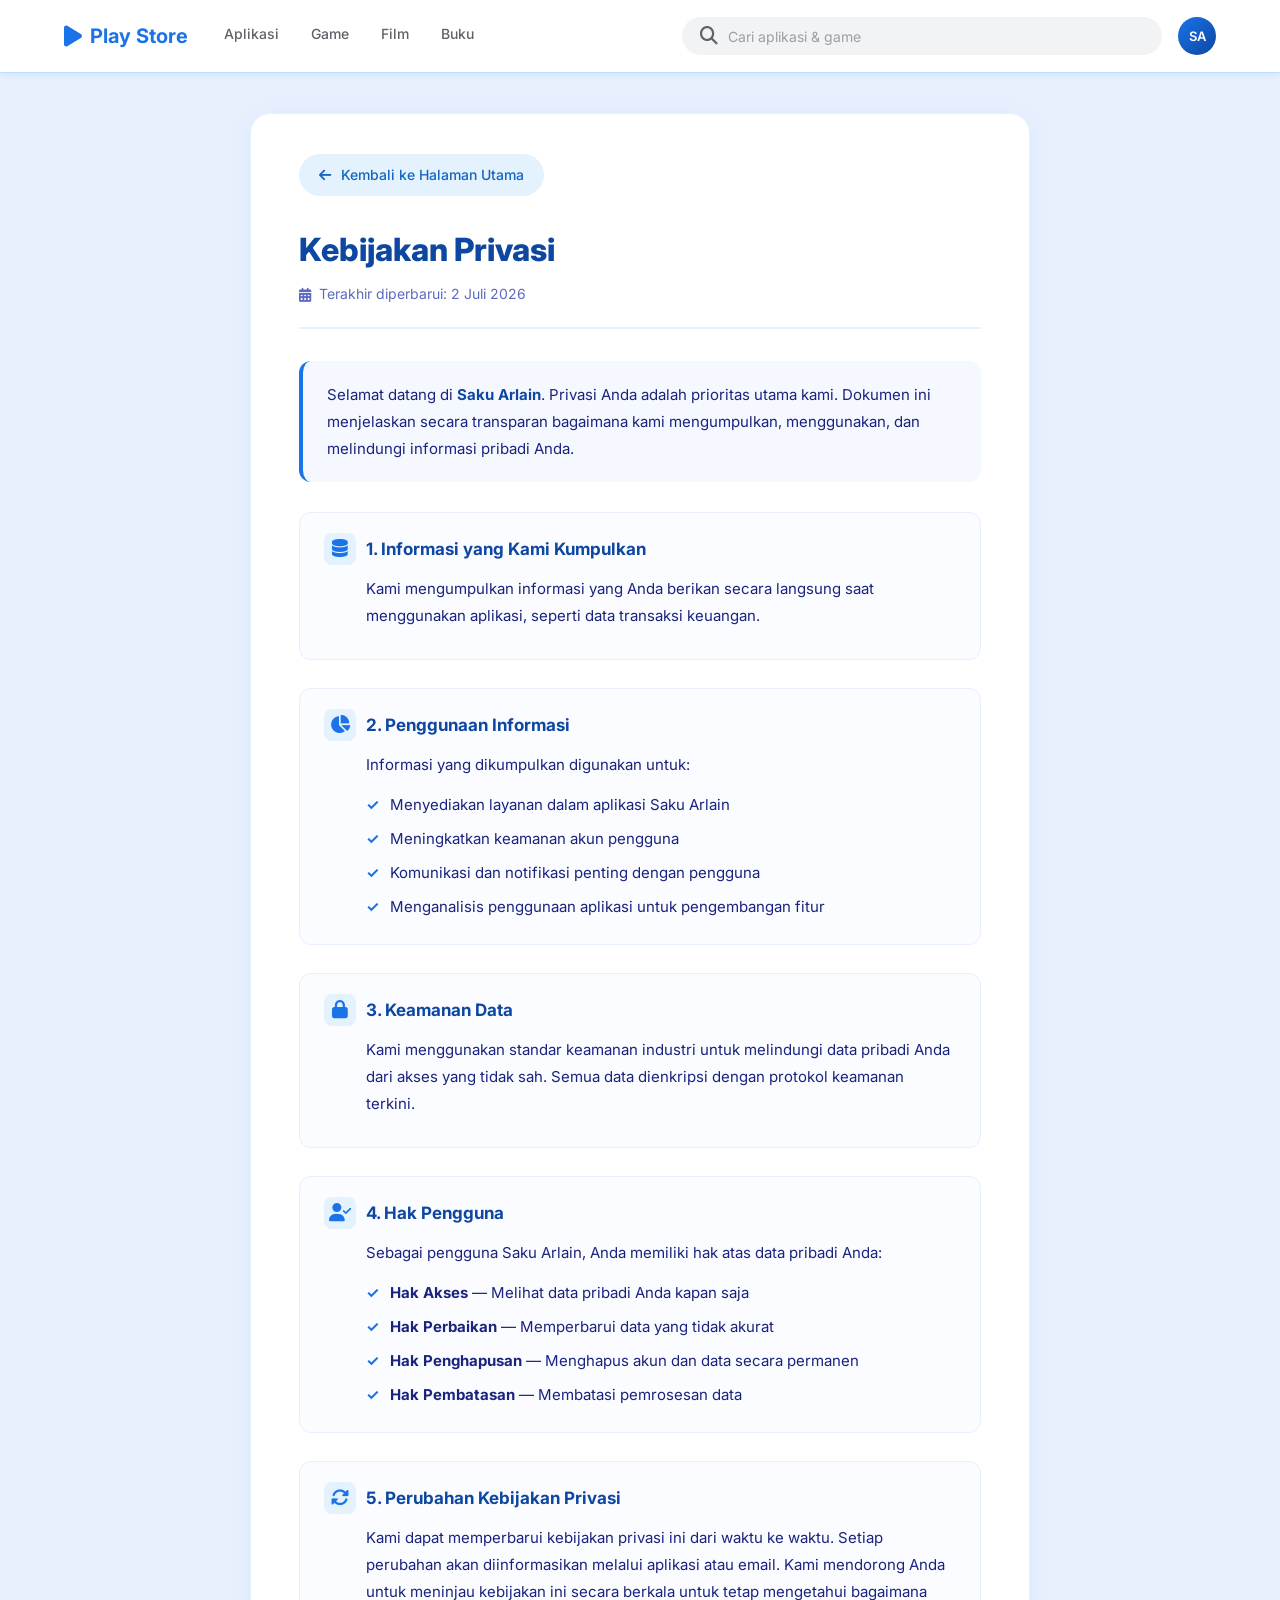
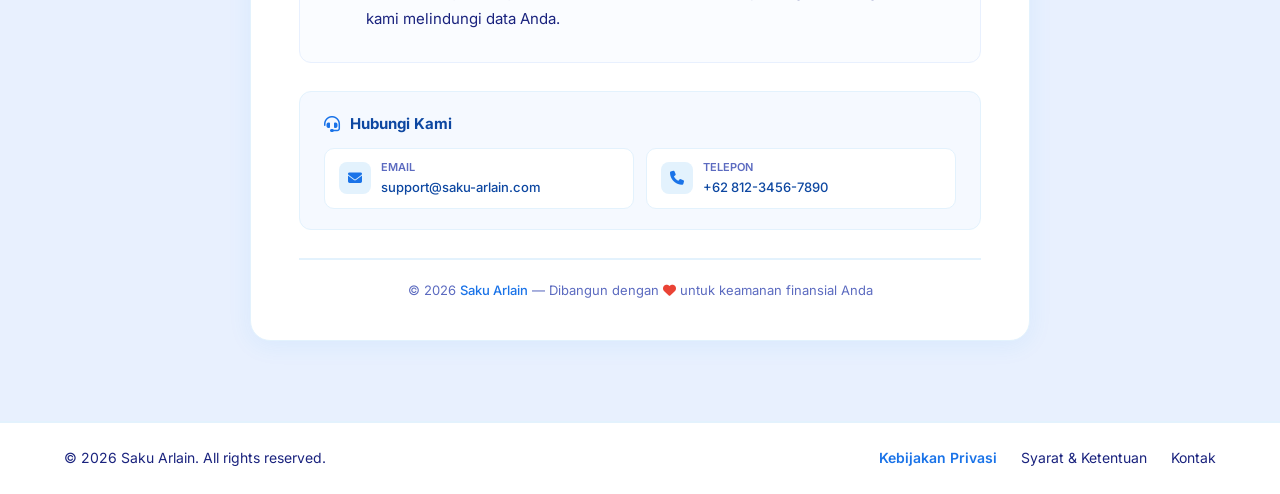
==== privacy.html @ 7664a370 "Add Saku Arlain website files Website untuk aplikasi keuangan digital Saku Arlain" ====
<!DOCTYPE html>
<html lang="id">
<head>
    <meta charset="UTF-8">
    <meta name="viewport" content="width=device-width, initial-scale=1.0">
    <title>Kebijakan Privasi - Saku Arlain</title>
    <meta name="description" content="Kebijakan Privasi Saku Arlain - Aplikasi Keuangan Digital Terpercaya">
    <link href="https://fonts.googleapis.com/css2?family=Inter:wght@400;500;600;700;800&display=swap" rel="stylesheet">
    <link rel="stylesheet" href="https://cdnjs.cloudflare.com/ajax/libs/font-awesome/6.4.0/css/all.min.css">
    <link rel="stylesheet" href="style.css">
    <style>
        /* ===== PRIVACY PAGE STYLES ===== */
        .privacy-wrapper {
            max-width: 820px;
            margin: 0 auto;
            padding: 40px 20px;
        }

        .privacy-card {
            background: #ffffff;
            border-radius: 20px;
            padding: 40px 48px;
            box-shadow: 0 4px 24px rgba(33, 150, 243, 0.08);
            border: 1px solid #e3f2fd;
        }

        /* Back Button */
        .back-button {
            display: inline-flex;
            align-items: center;
            gap: 10px;
            color: #1565C0;
            font-weight: 500;
            font-size: 14px;
            padding: 10px 20px;
            background: #e3f2fd;
            border-radius: 50px;
            transition: all 0.3s ease;
            margin-bottom: 28px;
            text-decoration: none;
        }

        .back-button:hover {
            background: #bbdefb;
            transform: translateX(-4px);
        }

        .back-button i {
            font-size: 14px;
            transition: transform 0.3s;
        }

        .back-button:hover i {
            transform: translateX(-4px);
        }

        /* Header */
        .privacy-header {
            margin-bottom: 32px;
            padding-bottom: 20px;
            border-bottom: 2px solid #e3f2fd;
        }

        .privacy-header h1 {
            font-size: 32px;
            font-weight: 800;
            color: #0d47a1;
            margin-bottom: 6px;
        }

        .privacy-header .last-updated {
            display: inline-flex;
            align-items: center;
            gap: 8px;
            color: #5c6bc0;
            font-size: 14px;
        }

        .privacy-header .last-updated i {
            font-size: 14px;
        }

        /* Intro */
        .privacy-intro {
            background: #f5f9ff;
            padding: 20px 24px;
            border-radius: 12px;
            border-left: 4px solid #1a73e8;
            margin-bottom: 30px;
        }

        .privacy-intro p {
            color: #1a237e;
            font-size: 15px;
            line-height: 1.8;
            margin: 0;
        }

        .privacy-intro strong {
            color: #0d47a1;
        }

        /* Sections */
        .privacy-section {
            margin-bottom: 28px;
            padding: 20px 24px;
            background: #fafcff;
            border-radius: 12px;
            border: 1px solid #e8f0fe;
        }

        .privacy-section h2 {
            font-size: 17px;
            font-weight: 700;
            color: #0d47a1;
            margin: 0 0 10px 0;
            display: flex;
            align-items: center;
            gap: 10px;
        }

        .privacy-section h2 i {
            font-size: 18px;
            color: #1a73e8;
            width: 32px;
            height: 32px;
            display: flex;
            align-items: center;
            justify-content: center;
            background: #e3f2fd;
            border-radius: 8px;
        }

        .privacy-section p {
            color: #1a237e;
            font-size: 15px;
            line-height: 1.8;
            margin: 0 0 10px 0;
            padding-left: 42px;
        }

        .privacy-section ul {
            margin: 8px 0 0 42px;
            color: #1a237e;
            font-size: 15px;
            line-height: 2;
            list-style: none;
            padding: 0;
        }

        .privacy-section ul li {
            padding: 2px 0 2px 24px;
            position: relative;
        }

        .privacy-section ul li::before {
            content: '✓';
            position: absolute;
            left: 0;
            top: 2px;
            color: #1a73e8;
            font-weight: 700;
        }

        .privacy-section .note {
            padding-left: 42px;
            margin-top: 8px;
            color: #5c6bc0;
            font-style: italic;
            font-size: 14px;
        }

        /* Contact */
        .contact-section {
            background: #f5f9ff;
            border-radius: 12px;
            padding: 20px 24px;
            margin-top: 8px;
            border: 1px solid #e3f2fd;
        }

        .contact-section h3 {
            font-size: 15px;
            font-weight: 700;
            color: #0d47a1;
            margin: 0 0 12px 0;
            display: flex;
            align-items: center;
            gap: 10px;
        }

        .contact-section h3 i {
            font-size: 16px;
            color: #1a73e8;
        }

        .contact-grid {
            display: grid;
            grid-template-columns: 1fr 1fr;
            gap: 12px;
        }

        .contact-item {
            display: flex;
            align-items: center;
            gap: 10px;
            padding: 10px 14px;
            background: white;
            border-radius: 10px;
            border: 1px solid #e3f2fd;
        }

        .contact-item i {
            width: 32px;
            height: 32px;
            display: flex;
            align-items: center;
            justify-content: center;
            background: #e3f2fd;
            border-radius: 8px;
            color: #1a73e8;
            font-size: 14px;
            flex-shrink: 0;
        }

        .contact-item .contact-label {
            font-size: 11px;
            font-weight: 600;
            color: #5c6bc0;
            text-transform: uppercase;
        }

        .contact-item .contact-value {
            font-size: 13px;
            font-weight: 500;
            color: #0d47a1;
        }

        /* Footer */
        .privacy-footer {
            margin-top: 28px;
            padding-top: 20px;
            border-top: 2px solid #e3f2fd;
            text-align: center;
        }

        .privacy-footer p {
            color: #5c6bc0;
            font-size: 13px;
            margin: 0;
        }

        .privacy-footer a {
            color: #1a73e8;
            text-decoration: none;
            font-weight: 500;
        }

        .privacy-footer a:hover {
            text-decoration: underline;
        }

        /* ===== RESPONSIVE ===== */
        @media (max-width: 768px) {
            .privacy-card {
                padding: 24px 20px;
            }

            .privacy-header h1 {
                font-size: 24px;
            }

            .privacy-section {
                padding: 16px 18px;
            }

            .privacy-section p,
            .privacy-section ul,
            .privacy-section .note {
                padding-left: 0;
            }

            .privacy-section h2 {
                font-size: 15px;
            }

            .contact-grid {
                grid-template-columns: 1fr;
            }
        }

        @media (max-width: 480px) {
            .privacy-wrapper {
                padding: 16px 12px;
            }

            .privacy-card {
                padding: 16px 14px;
                border-radius: 16px;
            }

            .privacy-header h1 {
                font-size: 20px;
            }

            .privacy-intro {
                padding: 14px 16px;
            }

            .back-button {
                padding: 8px 14px;
                font-size: 13px;
            }
        }
    </style>
</head>
<body>

    <!-- NAVBAR -->
    <nav class="navbar">
        <div class="nav-container">
            <div class="nav-left">
                <div class="logo">
                    <i class="fas fa-play"></i>
                    <span>Play Store</span>
                </div>
                <div class="nav-links">
                    <a href="index.html">Aplikasi</a>
                    <a href="#">Game</a>
                    <a href="#">Film</a>
                    <a href="#">Buku</a>
                </div>
            </div>
            <div class="nav-right">
                <div class="search-box">
                    <i class="fas fa-search"></i>
                    <input type="text" placeholder="Cari aplikasi & game" aria-label="Cari aplikasi">
                </div>
                <div class="profile-icon">
                    <span>SA</span>
                </div>
            </div>
        </div>
    </nav>

    <!-- PRIVACY CONTENT -->
    <div class="privacy-wrapper">
        <div class="privacy-card">

            <!-- Back Button -->
            <a href="index.html" class="back-button">
                <i class="fas fa-arrow-left"></i>
                Kembali ke Halaman Utama
            </a>

            <!-- Header -->
            <div class="privacy-header">
                <h1>Kebijakan Privasi</h1>
                <div class="last-updated">
                    <i class="fas fa-calendar-alt"></i>
                    Terakhir diperbarui: 2 Juli 2026
                </div>
            </div>

            <!-- Intro -->
            <div class="privacy-intro">
                <p>
                    Selamat datang di <strong>Saku Arlain</strong>. Privasi Anda adalah prioritas utama kami. 
                    Dokumen ini menjelaskan secara transparan bagaimana kami mengumpulkan, menggunakan, 
                    dan melindungi informasi pribadi Anda.
                </p>
            </div>

            <!-- Section 1: Informasi yang Dikumpulkan -->
            <div class="privacy-section">
                <h2>
                    <i class="fas fa-database"></i>
                    1. Informasi yang Kami Kumpulkan
                </h2>
                <p>
                    Kami mengumpulkan informasi yang Anda berikan secara langsung saat menggunakan aplikasi, 
                    seperti data transaksi keuangan.
                </p>
            </div>

            <!-- Section 2: Penggunaan Informasi -->
            <div class="privacy-section">
                <h2>
                    <i class="fas fa-chart-pie"></i>
                    2. Penggunaan Informasi
                </h2>
                <p>
                    Informasi yang dikumpulkan digunakan untuk:
                </p>
                <ul>
                    <li>Menyediakan layanan dalam aplikasi Saku Arlain</li>
                    <li>Meningkatkan keamanan akun pengguna</li>
                    <li>Komunikasi dan notifikasi penting dengan pengguna</li>
                    <li>Menganalisis penggunaan aplikasi untuk pengembangan fitur</li>
                </ul>
            </div>

            <!-- Section 3: Keamanan Data -->
            <div class="privacy-section">
                <h2>
                    <i class="fas fa-lock"></i>
                    3. Keamanan Data
                </h2>
                <p>
                    Kami menggunakan standar keamanan industri untuk melindungi data pribadi Anda 
                    dari akses yang tidak sah. Semua data dienkripsi dengan protokol keamanan terkini.
                </p>
            </div>

            <!-- Section 4: Hak Pengguna -->
            <div class="privacy-section">
                <h2>
                    <i class="fas fa-user-check"></i>
                    4. Hak Pengguna
                </h2>
                <p>
                    Sebagai pengguna Saku Arlain, Anda memiliki hak atas data pribadi Anda:
                </p>
                <ul>
                    <li><strong>Hak Akses</strong> — Melihat data pribadi Anda kapan saja</li>
                    <li><strong>Hak Perbaikan</strong> — Memperbarui data yang tidak akurat</li>
                    <li><strong>Hak Penghapusan</strong> — Menghapus akun dan data secara permanen</li>
                    <li><strong>Hak Pembatasan</strong> — Membatasi pemrosesan data</li>
                </ul>
            </div>

            <!-- Section 5: Perubahan Kebijakan Privasi -->
            <div class="privacy-section">
                <h2>
                    <i class="fas fa-sync-alt"></i>
                    5. Perubahan Kebijakan Privasi
                </h2>
                <p>
                    Kami dapat memperbarui kebijakan privasi ini dari waktu ke waktu. Setiap perubahan 
                    akan diinformasikan melalui aplikasi atau email. Kami mendorong Anda untuk meninjau 
                    kebijakan ini secara berkala untuk tetap mengetahui bagaimana kami melindungi data Anda.
                </p>
            </div>

            <!-- Contact Section -->
            <div class="contact-section">
                <h3>
                    <i class="fas fa-headset"></i>
                    Hubungi Kami
                </h3>
                <div class="contact-grid">
                    <div class="contact-item">
                        <i class="fas fa-envelope"></i>
                        <div>
                            <div class="contact-label">Email</div>
                            <div class="contact-value">support@saku-arlain.com</div>
                        </div>
                    </div>
                    <div class="contact-item">
                        <i class="fas fa-phone"></i>
                        <div>
                            <div class="contact-label">Telepon</div>
                            <div class="contact-value">+62 812-3456-7890</div>
                        </div>
                    </div>
                </div>
            </div>

            <!-- Footer -->
            <div class="privacy-footer">
                <p>
                    © 2026 <a href="index.html">Saku Arlain</a> — 
                    Dibangun dengan <i class="fas fa-heart" style="color: #ea4335;"></i> untuk keamanan finansial Anda
                </p>
            </div>

        </div>
    </div>

    <!-- FOOTER -->
    <footer class="footer">
        <div class="footer-container">
            <p>&copy; 2026 Saku Arlain. All rights reserved.</p>
            <div class="footer-links">
                <a href="privacy.html" style="color: #1a73e8; font-weight: 600;">Kebijakan Privasi</a>
                <a href="#">Syarat & Ketentuan</a>
                <a href="#">Kontak</a>
            </div>
        </div>
    </footer>

</body>
</html>
---- style.css ----
/* ===== RESET & BASE ===== */
* {
    margin: 0;
    padding: 0;
    box-sizing: border-box;
}

body {
    font-family: 'Inter', -apple-system, BlinkMacSystemFont, sans-serif;
    color: #202124;
    background-color: #e8f0fe;
    line-height: 1.6;
}

a {
    text-decoration: none;
    color: inherit;
}

img {
    max-width: 100%;
    height: auto;
    display: block;
}

/* ===== NAVBAR ===== */
.navbar {
    background: #ffffff;
    border-bottom: 1px solid #bbdefb;
    padding: 8px 0;
    position: sticky;
    top: 0;
    z-index: 1000;
    box-shadow: 0 2px 8px rgba(33, 150, 243, 0.1);
}

.nav-container {
    max-width: 1200px;
    margin: 0 auto;
    padding: 0 24px;
    display: flex;
    justify-content: space-between;
    align-items: center;
    height: 56px;
}

.nav-left {
    display: flex;
    align-items: center;
    gap: 32px;
}

.logo {
    display: flex;
    align-items: center;
    gap: 8px;
    color: #1a73e8;
    font-weight: 700;
    font-size: 20px;
}

.logo i {
    font-size: 24px;
    color: #1a73e8;
}

.nav-links {
    display: flex;
    gap: 24px;
}

.nav-links a {
    color: #5f6368;
    font-size: 14px;
    font-weight: 500;
    padding: 8px 4px;
    border-bottom: 3px solid transparent;
    transition: all 0.2s;
}

.nav-links a:hover {
    color: #1a73e8;
}

.nav-links a.active {
    color: #1a73e8;
    border-bottom-color: #1a73e8;
}

.nav-right {
    display: flex;
    align-items: center;
    gap: 16px;
    flex: 1;
    justify-content: flex-end;
}

.search-box {
    background: #f1f3f4;
    border-radius: 24px;
    padding: 8px 16px;
    display: flex;
    align-items: center;
    gap: 10px;
    width: 100%;
    max-width: 480px;
    transition: all 0.3s;
    border: 2px solid transparent;
}

.search-box:focus-within {
    background: #ffffff;
    border-color: #1a73e8;
    box-shadow: 0 1px 6px rgba(26, 115, 232, 0.2);
}

.search-box i {
    color: #5f6368;
    font-size: 18px;
}

.search-box input {
    background: transparent;
    border: none;
    outline: none;
    font-size: 14px;
    width: 100%;
    font-family: 'Inter', sans-serif;
}

.search-box input::placeholder {
    color: #9aa0a6;
}

.profile-icon {
    width: 38px;
    height: 38px;
    background: linear-gradient(135deg, #1a73e8, #0d47a1);
    color: white;
    border-radius: 50%;
    display: flex;
    align-items: center;
    justify-content: center;
    font-weight: 600;
    font-size: 13px;
    flex-shrink: 0;
    cursor: pointer;
    transition: transform 0.2s;
}

.profile-icon:hover {
    transform: scale(1.05);
}

/* ===== MAIN CONTAINER ===== */
.main-container {
    max-width: 1200px;
    margin: 0 auto;
    padding: 0 24px;
}

/* ===== APP HERO ===== */
.app-hero {
    background: linear-gradient(135deg, #e3f2fd 0%, #bbdefb 50%, #90caf9 100%);
    border-radius: 16px;
    margin: 24px 0;
    padding: 32px 40px;
    box-shadow: 0 4px 20px rgba(33, 150, 243, 0.15);
    position: relative;
    overflow: hidden;
}

/* Pattern Background */
.app-hero::before {
    content: '';
    position: absolute;
    top: -50%;
    right: -20%;
    width: 400px;
    height: 400px;
    border-radius: 50%;
    background: rgba(255, 255, 255, 0.15);
    pointer-events: none;
}

.app-hero::after {
    content: '';
    position: absolute;
    bottom: -30%;
    left: -10%;
    width: 300px;
    height: 300px;
    border-radius: 50%;
    background: rgba(255, 255, 255, 0.1);
    pointer-events: none;
}

.app-hero-wrapper {
    max-width: 100%;
    position: relative;
    z-index: 1;
}

.app-header {
    display: flex;
    gap: 32px;
    align-items: flex-start;
}

.app-icon-wrapper {
    flex-shrink: 0;
}

.app-icon {
    width: 128px;
    height: 128px;
    border-radius: 24px;
    box-shadow: 0 8px 24px rgba(33, 150, 243, 0.35);
    background: linear-gradient(135deg, #2196F3, #0d47a1);
    object-fit: cover;
    border: 3px solid rgba(255, 255, 255, 0.4);
    transition: transform 0.3s ease;
}

.app-icon:hover {
    transform: scale(1.05);
}

/* Fallback untuk gambar yang gagal dimuat */
.app-icon[src*="via.placeholder.com"] {
    object-fit: contain;
    padding: 20px;
    background: linear-gradient(135deg, #2196F3, #0d47a1);
}

.app-info {
    flex: 1;
    padding-top: 4px;
}

.app-title {
    font-size: 32px;
    font-weight: 800;
    color: #0d47a1;
    margin-bottom: 4px;
}

.app-developer {
    color: #1565C0;
    font-size: 15px;
    font-weight: 500;
    margin-bottom: 12px;
}

.app-meta {
    display: flex;
    align-items: center;
    flex-wrap: wrap;
    gap: 8px;
    color: #1a237e;
    font-size: 14px;
    margin-bottom: 20px;
}

.app-meta .rating {
    display: flex;
    align-items: center;
    gap: 4px;
}

.app-meta .rating i {
    color: #fbbc04;
    font-size: 16px;
}

.app-meta .rating strong {
    color: #0d47a1;
    font-weight: 700;
    margin-left: 2px;
}

.app-meta .dot {
    color: #5c6bc0;
    font-weight: 300;
}

.app-meta .category {
    background: rgba(255, 255, 255, 0.7);
    color: #0d47a1;
    padding: 2px 12px;
    border-radius: 12px;
    font-size: 12px;
    font-weight: 600;
    backdrop-filter: blur(5px);
}

.action-buttons {
    display: flex;
    align-items: center;
    gap: 12px;
    flex-wrap: wrap;
}

.btn-install {
    background: linear-gradient(135deg, #1a73e8, #0d47a1);
    color: white;
    border: none;
    padding: 10px 32px;
    border-radius: 24px;
    font-size: 15px;
    font-weight: 600;
    font-family: 'Inter', sans-serif;
    cursor: pointer;
    display: flex;
    align-items: center;
    gap: 8px;
    transition: all 0.3s;
    box-shadow: 0 4px 12px rgba(26, 115, 232, 0.35);
}

.btn-install:hover {
    transform: translateY(-2px);
    box-shadow: 0 6px 24px rgba(26, 115, 232, 0.5);
    background: linear-gradient(135deg, #1565C0, #0d47a1);
}

.btn-install:active {
    transform: translateY(0);
}

.btn-share,
.btn-wishlist {
    width: 44px;
    height: 44px;
    border-radius: 50%;
    border: 2px solid rgba(255, 255, 255, 0.5);
    background: rgba(255, 255, 255, 0.7);
    color: #0d47a1;
    font-size: 16px;
    cursor: pointer;
    transition: all 0.3s;
    display: flex;
    align-items: center;
    justify-content: center;
    backdrop-filter: blur(5px);
}

.btn-share:hover,
.btn-wishlist:hover {
    background: #ffffff;
    border-color: #1a73e8;
    color: #1a73e8;
    box-shadow: 0 2px 12px rgba(26, 115, 232, 0.2);
}

.btn-wishlist:hover {
    color: #ea4335;
}

/* ===== SCREENSHOTS ===== */
.screenshots-section {
    margin: 24px 0;
}

.section-container {
    background: #ffffff;
    border-radius: 16px;
    padding: 32px 40px;
    box-shadow: 0 2px 12px rgba(33, 150, 243, 0.08);
    border: 1px solid #e3f2fd;
}

.section-title {
    font-size: 20px;
    font-weight: 700;
    color: #0d47a1;
    margin-bottom: 20px;
    display: flex;
    align-items: center;
    gap: 8px;
}

.section-title::after {
    content: '';
    flex: 1;
    height: 2px;
    background: linear-gradient(90deg, #bbdefb, transparent);
}

.screenshots-wrapper {
    display: flex;
    gap: 16px;
    overflow-x: auto;
    padding: 8px 4px 16px;
    scroll-behavior: smooth;
}

.screenshots-wrapper::-webkit-scrollbar {
    height: 8px;
}

.screenshots-wrapper::-webkit-scrollbar-track {
    background: #e3f2fd;
    border-radius: 10px;
}

.screenshots-wrapper::-webkit-scrollbar-thumb {
    background: #90caf9;
    border-radius: 10px;
}

.screenshots-wrapper::-webkit-scrollbar-thumb:hover {
    background: #64b5f6;
}

.screenshot-item {
    position: relative;
    flex-shrink: 0;
    border-radius: 12px;
    overflow: hidden;
    box-shadow: 0 2px 8px rgba(0, 0, 0, 0.08);
    transition: transform 0.3s, box-shadow 0.3s;
    border: 2px solid #e3f2fd;
    background: #f5f9ff;
}

.screenshot-item:hover {
    transform: scale(1.03);
    box-shadow: 0 4px 20px rgba(33, 150, 243, 0.2);
    border-color: #64b5f6;
}

.screenshot-item picture,
.screenshot-item img {
    display: block;
    width: auto;
    height: 360px;
    object-fit: cover;
}

/* Fallback untuk screenshot yang gagal dimuat */
.screenshot-item img[src*="via.placeholder.com"] {
    object-fit: contain;
    padding: 20px;
    background: #e3f2fd;
}

.screenshot-label {
    position: absolute;
    bottom: 0;
    left: 0;
    right: 0;
    padding: 8px 12px;
    background: linear-gradient(transparent, rgba(13, 71, 161, 0.8));
    color: white;
    font-size: 12px;
    font-weight: 500;
    text-align: center;
    opacity: 0;
    transition: opacity 0.3s;
}

.screenshot-item:hover .screenshot-label {
    opacity: 1;
}

/* ===== ABOUT SECTION ===== */
.about-section {
    margin: 24px 0;
}

.about-content .description {
    color: #1a237e;
    font-size: 15px;
    line-height: 1.8;
    margin-bottom: 24px;
}

.about-content .description strong {
    color: #0d47a1;
}

.features {
    display: flex;
    flex-direction: column;
    gap: 14px;
    margin-bottom: 32px;
}

.feature-item {
    display: flex;
    align-items: flex-start;
    gap: 16px;
    padding: 14px 18px;
    border-radius: 12px;
    background: #f5f9ff;
    transition: background 0.2s;
    border-left: 3px solid #1a73e8;
}

.feature-item:hover {
    background: #e3f2fd;
}

.feature-item i {
    font-size: 20px;
    color: #1a73e8;
    width: 38px;
    height: 38px;
    display: flex;
    align-items: center;
    justify-content: center;
    background: #e3f2fd;
    border-radius: 10px;
    flex-shrink: 0;
}

.feature-item h4 {
    font-size: 14px;
    font-weight: 600;
    color: #0d47a1;
    margin-bottom: 2px;
}

.feature-item p {
    font-size: 13px;
    color: #1a237e;
    margin: 0;
}

/* ===== PRIVACY BOX - DI BAWAH FITUR ===== */
.privacy-box {
    background: linear-gradient(135deg, #e3f2fd, #f5f9ff);
    border-radius: 16px;
    padding: 24px 28px;
    border-left: 4px solid #1a73e8;
    box-shadow: 0 2px 12px rgba(33, 150, 243, 0.08);
    margin-top: 8px;
    width: 100%;
}

.privacy-box-header {
    display: flex;
    align-items: center;
    gap: 12px;
    margin-bottom: 8px;
}

.privacy-box-header i {
    font-size: 24px;
    color: #0d47a1;
}

.privacy-box-header h3 {
    font-size: 17px;
    font-weight: 700;
    color: #0d47a1;
    margin: 0;
}

.privacy-box p {
    color: #1a237e;
    font-size: 14px;
    margin-bottom: 14px;
    line-height: 1.6;
    padding-left: 40px;
}

.privacy-link {
    display: inline-flex;
    align-items: center;
    gap: 8px;
    color: #0d47a1;
    font-weight: 600;
    font-size: 14px;
    transition: all 0.3s;
    padding: 10px 20px;
    background: rgba(255, 255, 255, 0.6);
    border-radius: 10px;
    margin-left: 40px;
    text-decoration: none;
}

.privacy-link:hover {
    gap: 12px;
    color: #1a73e8;
    background: rgba(255, 255, 255, 0.9);
    box-shadow: 0 2px 12px rgba(33, 150, 243, 0.15);
}

.privacy-link i {
    font-size: 14px;
}

/* ===== FOOTER ===== */
.footer {
    background: #ffffff;
    border-top: 2px solid #e3f2fd;
    padding: 24px 0;
    margin-top: 40px;
}

.footer-container {
    max-width: 1200px;
    margin: 0 auto;
    padding: 0 24px;
    display: flex;
    justify-content: space-between;
    align-items: center;
    flex-wrap: wrap;
    gap: 16px;
}

.footer p {
    color: #1a237e;
    font-size: 14px;
}

.footer-links {
    display: flex;
    gap: 24px;
}

.footer-links a {
    color: #1a237e;
    font-size: 14px;
    transition: color 0.2s;
}

.footer-links a:hover {
    color: #1a73e8;
}

/* ===== PRIVACY PAGE ===== */
.privacy-main {
    max-width: 1200px;
    margin: 0 auto;
    padding: 32px 24px;
}

.privacy-container {
    background: #ffffff;
    border-radius: 16px;
    padding: 40px 48px;
    box-shadow: 0 2px 12px rgba(33, 150, 243, 0.08);
    border: 1px solid #e3f2fd;
}

.back-link {
    display: inline-flex;
    align-items: center;
    gap: 8px;
    color: #1a73e8;
    font-weight: 500;
    margin-bottom: 32px;
    transition: gap 0.3s;
}

.back-link:hover {
    gap: 12px;
}

.privacy-header-page {
    margin-bottom: 32px;
    padding-bottom: 24px;
    border-bottom: 2px solid #e3f2fd;
}

.privacy-header-page h1 {
    font-size: 32px;
    font-weight: 800;
    color: #0d47a1;
    margin-bottom: 8px;
}

.last-updated {
    color: #1a237e;
    font-size: 14px;
}

.privacy-content h2 {
    font-size: 20px;
    font-weight: 700;
    color: #0d47a1;
    margin-top: 32px;
    margin-bottom: 12px;
}

.privacy-content p {
    color: #1a237e;
    font-size: 15px;
    line-height: 1.8;
    margin-bottom: 12px;
}

.privacy-content ul {
    margin: 12px 0 20px 24px;
    color: #1a237e;
    font-size: 15px;
    line-height: 2;
}

.privacy-content ul li::marker {
    color: #1a73e8;
}

.contact-info {
    background: #f5f9ff;
    border-radius: 12px;
    padding: 16px 20px;
    margin-top: 8px;
    border-left: 3px solid #1a73e8;
}

.contact-info p {
    margin-bottom: 4px;
}

.contact-info i {
    color: #1a73e8;
    width: 24px;
}

/* ===== LOADING ANIMATION FOR IMAGES ===== */
@keyframes shimmer {
    0% {
        background-position: -200px 0;
    }
    100% {
        background-position: 200px 0;
    }
}

.screenshot-item.loading {
    background: linear-gradient(90deg, #f0f4f8 25%, #e3f2fd 50%, #f0f4f8 75%);
    background-size: 200px 100%;
    animation: shimmer 1.5s infinite;
}

/* ===== RESPONSIVE ===== */
@media (max-width: 768px) {
    .nav-links {
        display: none;
    }

    .search-box {
        max-width: 200px;
    }

    .app-header {
        flex-direction: column;
        align-items: center;
        text-align: center;
    }

    .app-meta {
        justify-content: center;
    }

    .action-buttons {
        justify-content: center;
    }

    .app-icon {
        width: 96px;
        height: 96px;
    }

    .app-title {
        font-size: 24px;
    }

    .screenshot-item picture,
    .screenshot-item img {
        height: 280px;
    }

    .section-container {
        padding: 20px 18px;
    }

    .privacy-box {
        padding: 18px 20px;
    }

    .privacy-box p {
        padding-left: 0;
    }

    .privacy-link {
        margin-left: 0;
        padding: 8px 16px;
        width: 100%;
        justify-content: center;
    }

    .privacy-container {
        padding: 24px 20px;
    }

    .footer-container {
        flex-direction: column;
        text-align: center;
    }

    .footer-links {
        flex-wrap: wrap;
        justify-content: center;
    }

    .app-hero {
        padding: 24px 20px;
    }
}

@media (max-width: 480px) {
    .nav-container {
        padding: 0 16px;
    }

    .search-box {
        max-width: 140px;
        padding: 6px 12px;
    }

    .search-box input {
        font-size: 13px;
    }

    .app-hero {
        padding: 20px 16px;
    }

    .section-container {
        padding: 16px 14px;
    }

    .screenshot-item picture,
    .screenshot-item img {
        height: 220px;
    }

    .app-meta {
        font-size: 12px;
    }

    .btn-install {
        padding: 8px 24px;
        font-size: 14px;
    }

    .app-icon {
        width: 80px;
        height: 80px;
        border-radius: 18px;
    }

    .app-title {
        font-size: 20px;
    }

    .privacy-box {
        padding: 14px 16px;
    }

    .privacy-box-header h3 {
        font-size: 15px;
    }

    .feature-item {
        padding: 10px 14px;
    }
}

/* ===== DARK MODE SUPPORT (Opsional) ===== */
@media (prefers-color-scheme: dark) {
    body {
        background-color: #0a1628;
    }

    .navbar {
        background: #0d1f3c;
        border-bottom-color: #1a3a6a;
    }

    .navbar .logo,
    .navbar .logo i {
        color: #64b5f6;
    }

    .nav-links a {
        color: #90a4ae;
    }

    .nav-links a.active {
        color: #64b5f6;
        border-bottom-color: #64b5f6;
    }

    .search-box {
        background: #1a2a4a;
    }

    .search-box input {
        color: #e0e0e0;
    }

    .search-box input::placeholder {
        color: #6a7a8a;
    }

    .app-hero {
        background: linear-gradient(135deg, #0d1f3c, #1a3a6a, #0d47a1);
    }

    .app-hero::before,
    .app-hero::after {
        opacity: 0.3;
    }

    .app-title {
        color: #64b5f6;
    }

    .app-developer {
        color: #90caf9;
    }

    .app-meta {
        color: #90a4ae;
    }

    .app-meta .rating strong {
        color: #64b5f6;
    }

    .app-meta .category {
        background: rgba(13, 71, 161, 0.5);
        color: #90caf9;
    }

    .section-container {
        background: #0d1f3c;
        border-color: #1a3a6a;
    }

    .section-title {
        color: #64b5f6;
    }

    .section-title::after {
        background: linear-gradient(90deg, #1a3a6a, transparent);
    }

    .screenshot-item {
        border-color: #1a3a6a;
        background: #0a1628;
    }

    .screenshot-item:hover {
        border-color: #64b5f6;
    }

    .about-content .description {
        color: #90a4ae;
    }

    .about-content .description strong {
        color: #64b5f6;
    }

    .feature-item {
        background: #0a1628;
        border-left-color: #64b5f6;
    }

    .feature-item:hover {
        background: #0d1f3c;
    }

    .feature-item i {
        color: #64b5f6;
        background: #0d1f3c;
    }

    .feature-item h4 {
        color: #64b5f6;
    }

    .feature-item p {
        color: #90a4ae;
    }

    .privacy-box {
        background: linear-gradient(135deg, #0d1f3c, #1a3a6a);
        border-left-color: #64b5f6;
    }

    .privacy-box-header i {
        color: #64b5f6;
    }

    .privacy-box-header h3 {
        color: #64b5f6;
    }

    .privacy-box p {
        color: #90a4ae;
    }

    .privacy-link {
        color: #64b5f6;
        background: rgba(100, 181, 246, 0.1);
    }

    .privacy-link:hover {
        background: rgba(100, 181, 246, 0.2);
    }

    .footer {
        background: #0d1f3c;
        border-top-color: #1a3a6a;
    }

    .footer p {
        color: #90a4ae;
    }

    .footer-links a {
        color: #90a4ae;
    }

    .footer-links a:hover {
        color: #64b5f6;
    }

    .privacy-container {
        background: #0d1f3c;
        border-color: #1a3a6a;
    }

    .back-link {
        color: #64b5f6;
    }

    .privacy-header-page h1 {
        color: #64b5f6;
    }

    .last-updated {
        color: #90a4ae;
    }

    .privacy-content h2 {
        color: #64b5f6;
    }

    .privacy-content p,
    .privacy-content ul {
        color: #90a4ae;
    }

    .contact-info {
        background: #0a1628;
        border-left-color: #64b5f6;
    }

    .contact-info i {
        color: #64b5f6;
    }

    .screenshots-wrapper::-webkit-scrollbar-track {
        background: #0a1628;
    }

    .screenshots-wrapper::-webkit-scrollbar-thumb {
        background: #1a3a6a;
    }

    .screenshots-wrapper::-webkit-scrollbar-thumb:hover {
        background: #64b5f6;
    }
}

/* ===== PRINT STYLES ===== */
@media print {
    .navbar,
    .action-buttons,
    .btn-share,
    .btn-wishlist,
    .footer {
        display: none !important;
    }

    .app-hero {
        background: white !important;
        box-shadow: none !important;
        padding: 20px !important;
    }

    .app-title {
        color: #0d47a1 !important;
    }

    .screenshots-wrapper {
        overflow: visible !important;
        flex-wrap: wrap !important;
    }

    .screenshot-item {
        break-inside: avoid;
        page-break-inside: avoid;
    }
}
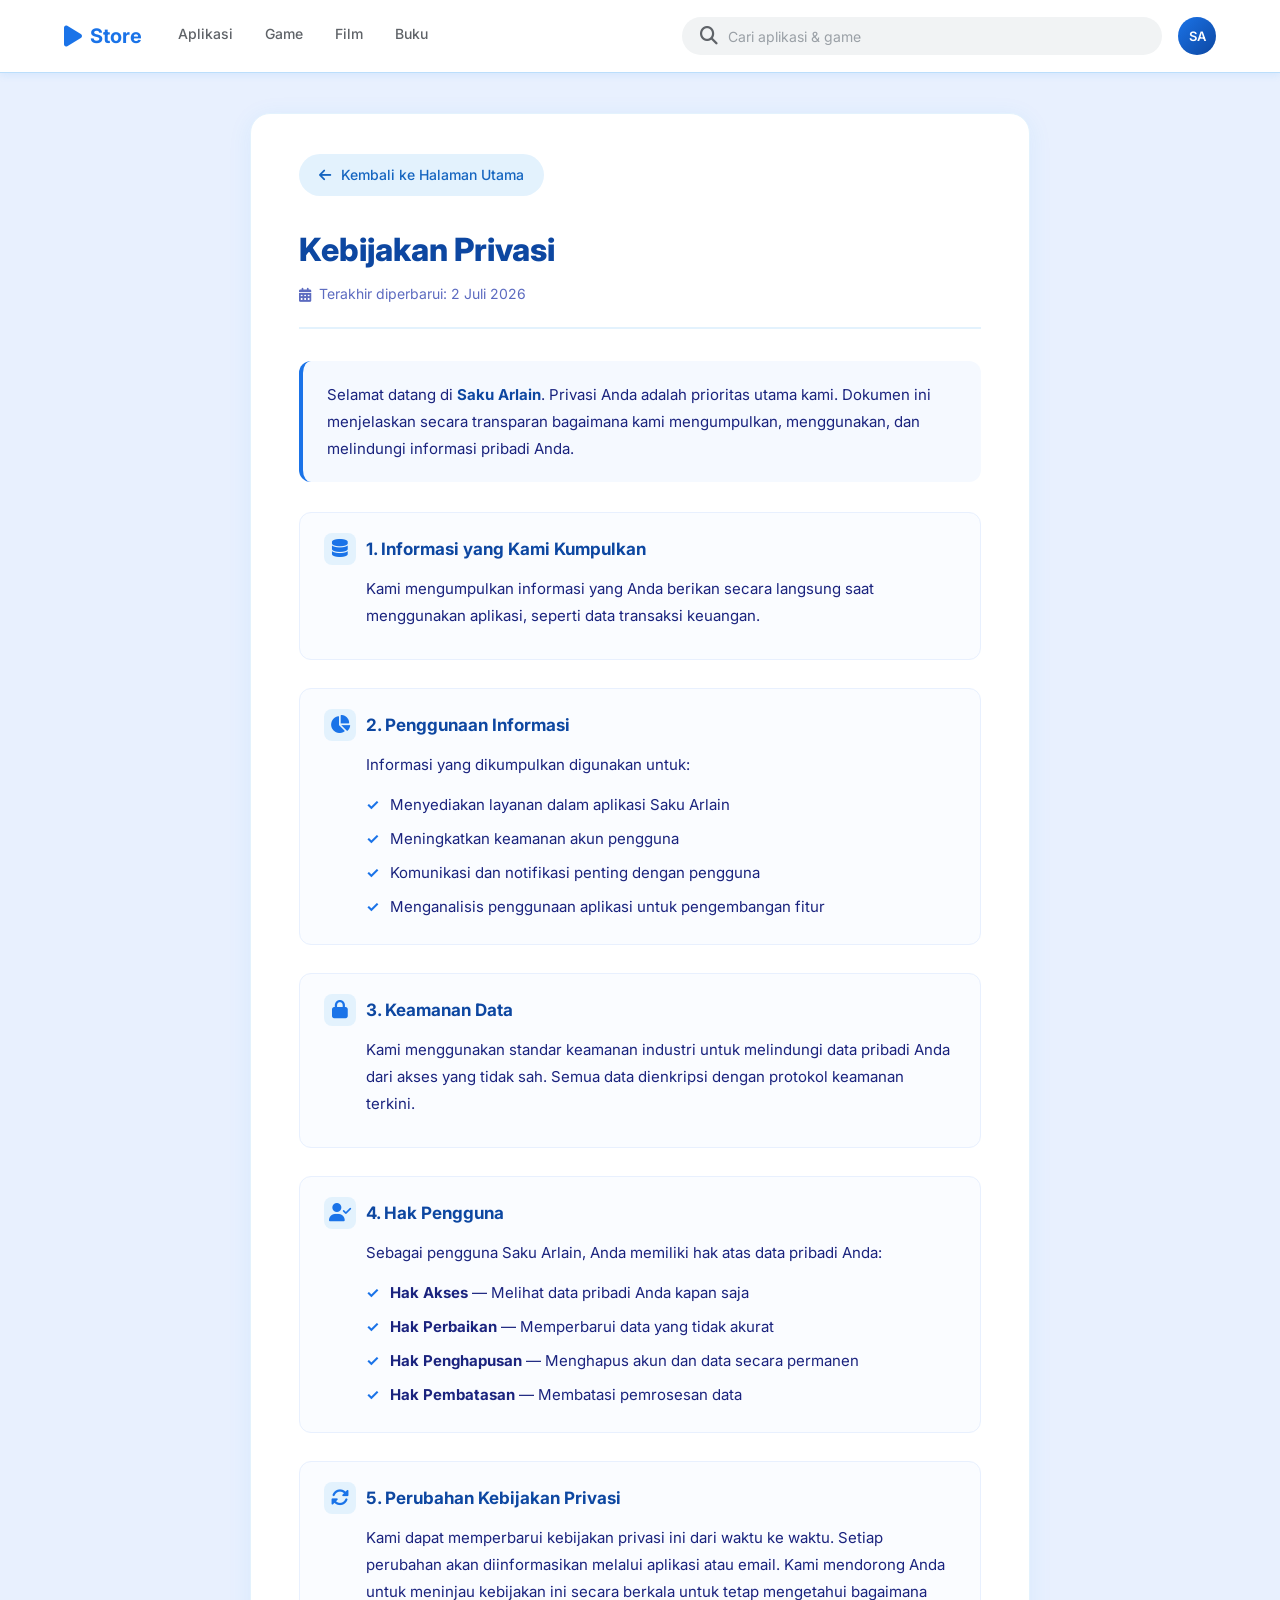
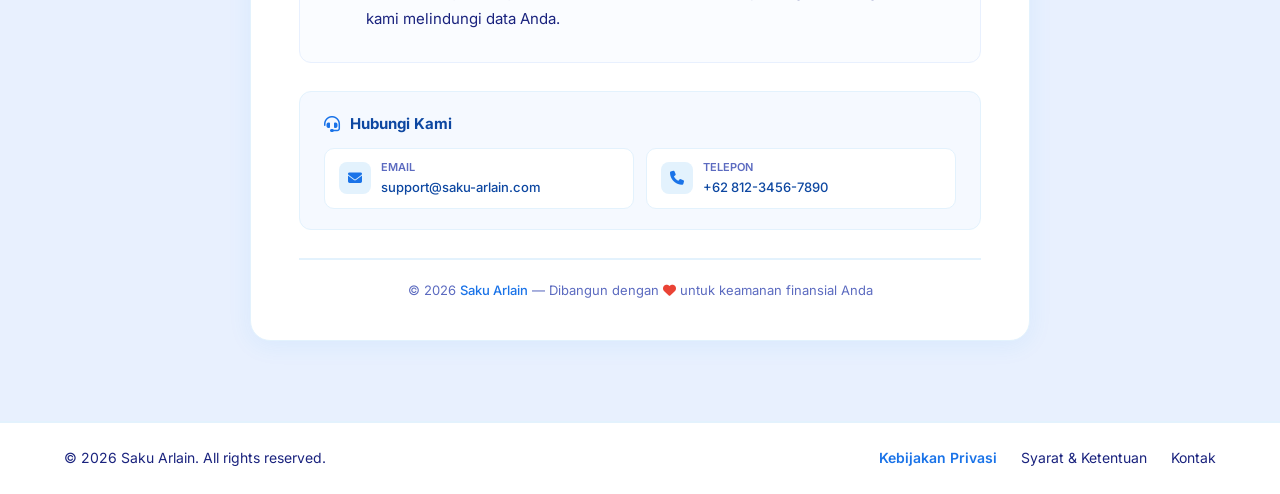
==== commit fabcfe1b: "Update privacy.html" ====
--- a/privacy.html
+++ b/privacy.html
@@ -322,7 +322,7 @@
             <div class="nav-left">
                 <div class="logo">
                     <i class="fas fa-play"></i>
-                    <span>Play Store</span>
+                    <span>Store</span>
                 </div>
                 <div class="nav-links">
                     <a href="index.html">Aplikasi</a>
@@ -490,4 +490,4 @@
     </footer>
 
 </body>
-</html>+</html>
